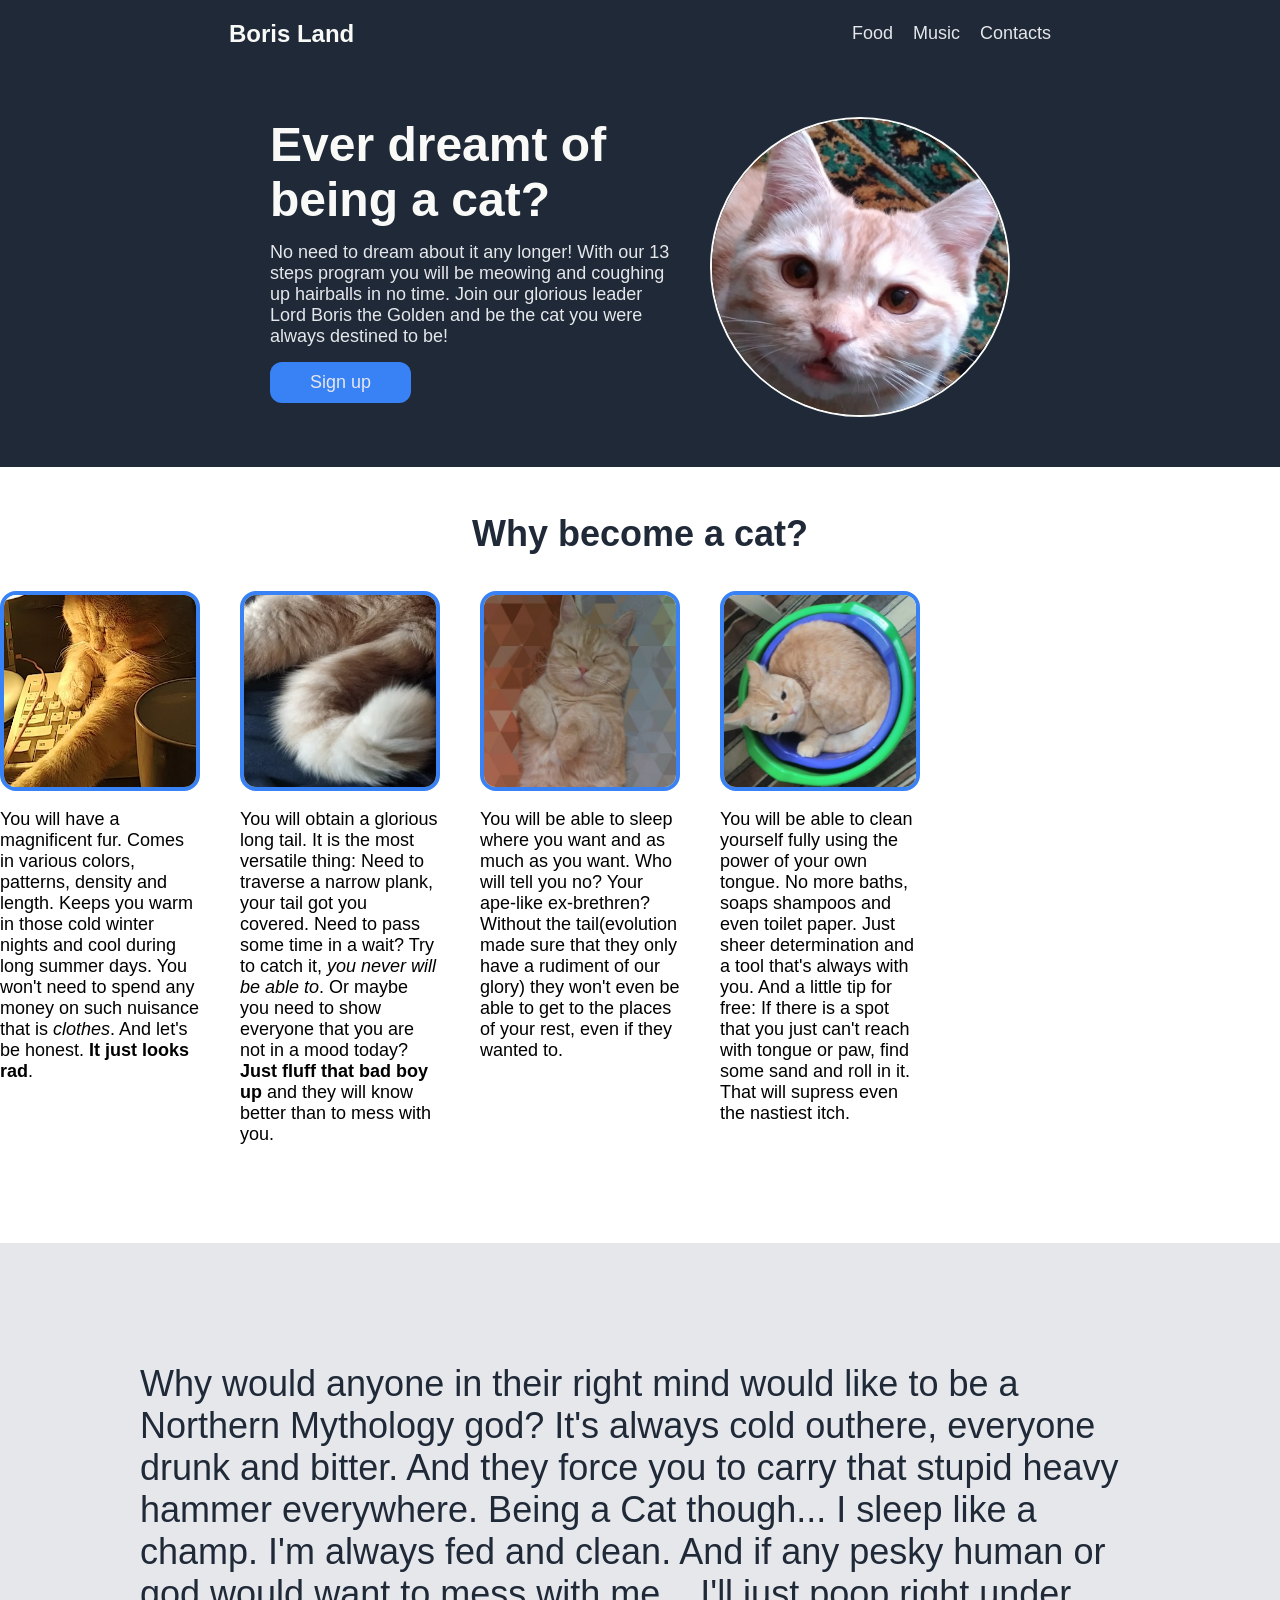
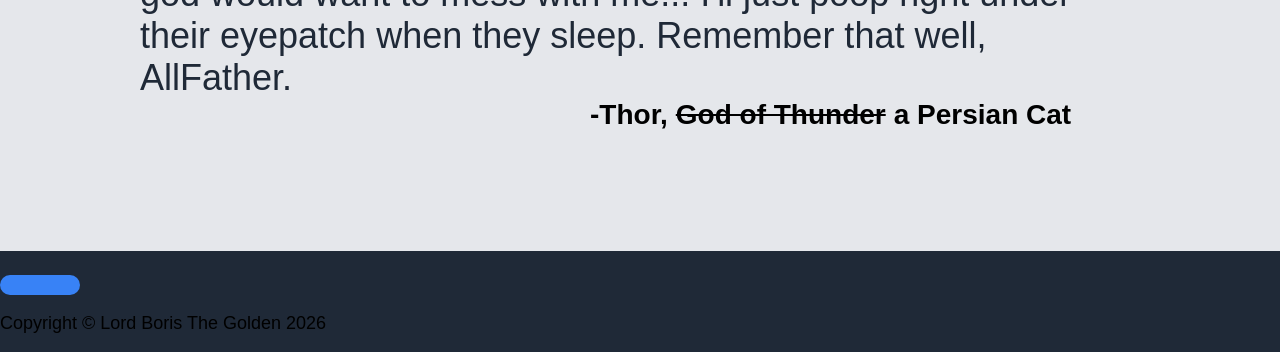
==== index.html @ 6c6c870f "Add a quote section style" ====
<!DOCTYPE html>
<html lang="en">
<head>
    <meta charset="UTF-8">
    <meta name="viewport" content="width=device-width, initial-scale=1.0">
    <title>Boris Land</title>
    <link rel="stylesheet" href="styles.css">
</head>
<body>
    <div class="header">
        <div class="logo">
            Boris Land
        </div>
        <ul class="navigation">
            <li><a href="">Food</a></li>
            <li><a href="">Music</a></li>
            <li><a href="">Contacts</a></li>
        </ul>
    </div>

    <div class="content">
        <div class="top">
            <div class="intro">
                <p class="hero-header">Ever dreamt of being a cat?</p>
                <p class="hero-text">
                    No need to dream about it any longer!
                    With our 13 steps program you will be meowing and coughing up hairballs in no time.
                    Join our glorious leader Lord Boris the Golden and be the cat you were always destined to be!
                </p>
                <button class="sign-up">Sign up</button>
            </div>
            <img src="images/orbis.png" alt="A photo of a magnificent Golden Cat" width="300" height="300">
        </div>
        <div class="upper-middle">
            <p class="information-header">Why become a cat?</p>
            <ul class="information">
                <li>
                    <img src="images/fur.png" alt="An image of a cat fur" width="200" height="200">
                    <p>
                        You will have a magnificent fur. 
                        Comes in various colors, patterns, density and length.
                        Keeps you warm in those cold winter nights and cool during long summer days.
                        You won't need to spend any money on such nuisance that is <em>clothes</em>.
                        And let's be honest. <strong>It just looks rad</strong>. 
                    </p>
                </li>
                <li>
                    <img src="images/tail.png" alt="An image of a cat tail" width="200" height="200">
                    <p>
                        You will obtain a glorious long tail.
                        It is the most versatile thing: Need to traverse a narrow plank, your tail got you covered. 
                        Need to pass some time in a wait? Try to catch it, <em>you never will be able to</em>.
                        Or maybe you need to show everyone that you are not in a mood today?
                        <strong>Just fluff that bad boy up</strong> and they will know better than to mess with you. 

                    </p>
                </li>
                <li>
                    <img src="images/sleep.png" alt="An image of a sleeping cat" width="200" height="200">
                    <p>
                        You will be able to sleep where you want and as much as you want.
                        Who will tell you no? Your ape-like ex-brethren? Without the tail(evolution made sure that they only have a rudiment of our glory)
                        they won't even be able to get to the places of your rest, even if they wanted to.
                    </p>
                </li>
                <li>
                    <img src="images/clean.png" alt="An image of a clean cat" width="200" height="200">
                    <p>
                        You will be able to clean yourself fully using the power of your own tongue.
                        No more baths, soaps shampoos and even toilet paper.
                        Just sheer determination and a tool that's always with you.
                        And a little tip for free: If there is a spot that you just can't reach with tongue or paw,
                        find some sand and roll in it. That will supress even the nastiest itch.
                    </p>
                </li>
            </ul>
        </div>
        <div class="lower-middle">
            <div class="quote">
                <p class="text">
                    Why would anyone in their right mind
                    would like to be a Northern Mythology god?
                    It's always cold outhere, everyone drunk and bitter.
                    And they force you to carry that stupid heavy hammer everywhere.
                    Being a Cat though... I sleep like a champ. I'm always fed and clean.
                    And if any pesky human or god would want to mess with me...
                    I'll just poop right under their eyepatch when they sleep.
                    Remember that well, AllFather.
                </p>
                <p class="author">
                    -Thor, <s>God of Thunder</s>  a Persian Cat
                </p>
            </div>
        </div>
        <div class="bottom">
            <div class="reminder">
                <p class="action-header"></p>
                <p class="action-button"></p>
                <button class="sign-up"></button>
            </div>
        </div>
    </div>
    <div class="footer">
        <p class="copyright">Copyright &copy; Lord Boris The Golden 2026</p>
    </div>
</body>
</html>
---- styles.css ----
html
{
    box-sizing: border-box;
    font-family: Roboto, Papyrus, sans-serif;
    font-size: 18px;
}

*,
*::before,
*::after
{
    box-sizing: inherit;
}

body
{
    height: 100vh;
    margin: 0;
    display: flex;
    flex-direction: column;
    background-color: #1F2937;
}

.header
{
    padding: 5px 0px;
    display: flex;
    justify-content: space-around;
    align-items: center;
    background-color: #1F2937;
}

.logo
{
    font-size: 24px;
    font-weight: 900;
    color: #F9FAF8;
}

.navigation
{
    list-style: none;
    display: flex;
    gap: 20px;
}

.navigation a
{
    text-decoration: none;
    font-size: 18px;
    color: #E5E7EB;
}

.content
{
    flex: 1;
    display: flex;
    flex-direction:column;
    align-items: stretch;
}

.top,
.upper-middle,
.lower-middle,
.bottom
{
    flex: 1;
    display: flex;
}

.top
{
    justify-content: center;
    gap: 40px;
    padding: 50px;
}

.intro
{
    flex: 0 1 400px;
    display: flex;
    flex-direction: column;
    align-items:baseline;
    gap: 15px;
}
.hero-header
{
    font-size: 48px;
    font-weight: 900;
    color: #F9FAF8;
    margin: 0;
    padding: 0;
}
.hero-text
{
    font-size: 18px;
    color: #E5E7EB;
    margin: 0;
    padding: 0;
}
.sign-up
{
    background-color: #3882F6;
    font-size: 18px;
    border: none;
    border-radius: 12px;
    padding: 10px 40px;
    color: #E5E7EB;
}
.top img
{
    width: 300px;
    height: 300px;
    border: 2px solid #F9FAF8;
    border-radius: 50%;
}

.upper-middle
{
    background-color:white;
    flex-direction: column;
    align-items: center;
    padding: 10px 0px 80px;
}

.information-header
{
    font-size: 36px;
    font-weight: 900;
    color: #1F2937;
}
.information
{
    display: flex;
    flex-flow: row wrap;
    list-style: none;
    margin: 0;
    padding: 0;
    gap: 10px 40px;
}

.information img
{
    width: 200px;
    height: 200px;
    border: 4px solid #3882F6;
    border-radius: 16px;
}

.information li
{
    display: flex;
    flex-direction: column;
    flex: 0 1 200px;
}

.lower-middle
{
    background-color: #E5E7EB;
    justify-content: center;
    align-items: center;
}

.quote
{
    display: flex;
    flex-direction: column;
    padding: 120px 0px;
}
.quote p
{
    padding: 0;
    margin: 0;
}
.text
{
    display:flex;
    width: 1000px;
    flex: 0 1 auto;
    font-size:36px;
    font-weight:300;
    color: #1F2937;
    padding: 0;
    margin: 0;
}
.author
{
    width:550px;
    flex: 0 1 auto;
    display:flex;
    align-self: flex-end;
    font-size: 28px;
    font-weight: 900;
    gap: 8px;
}
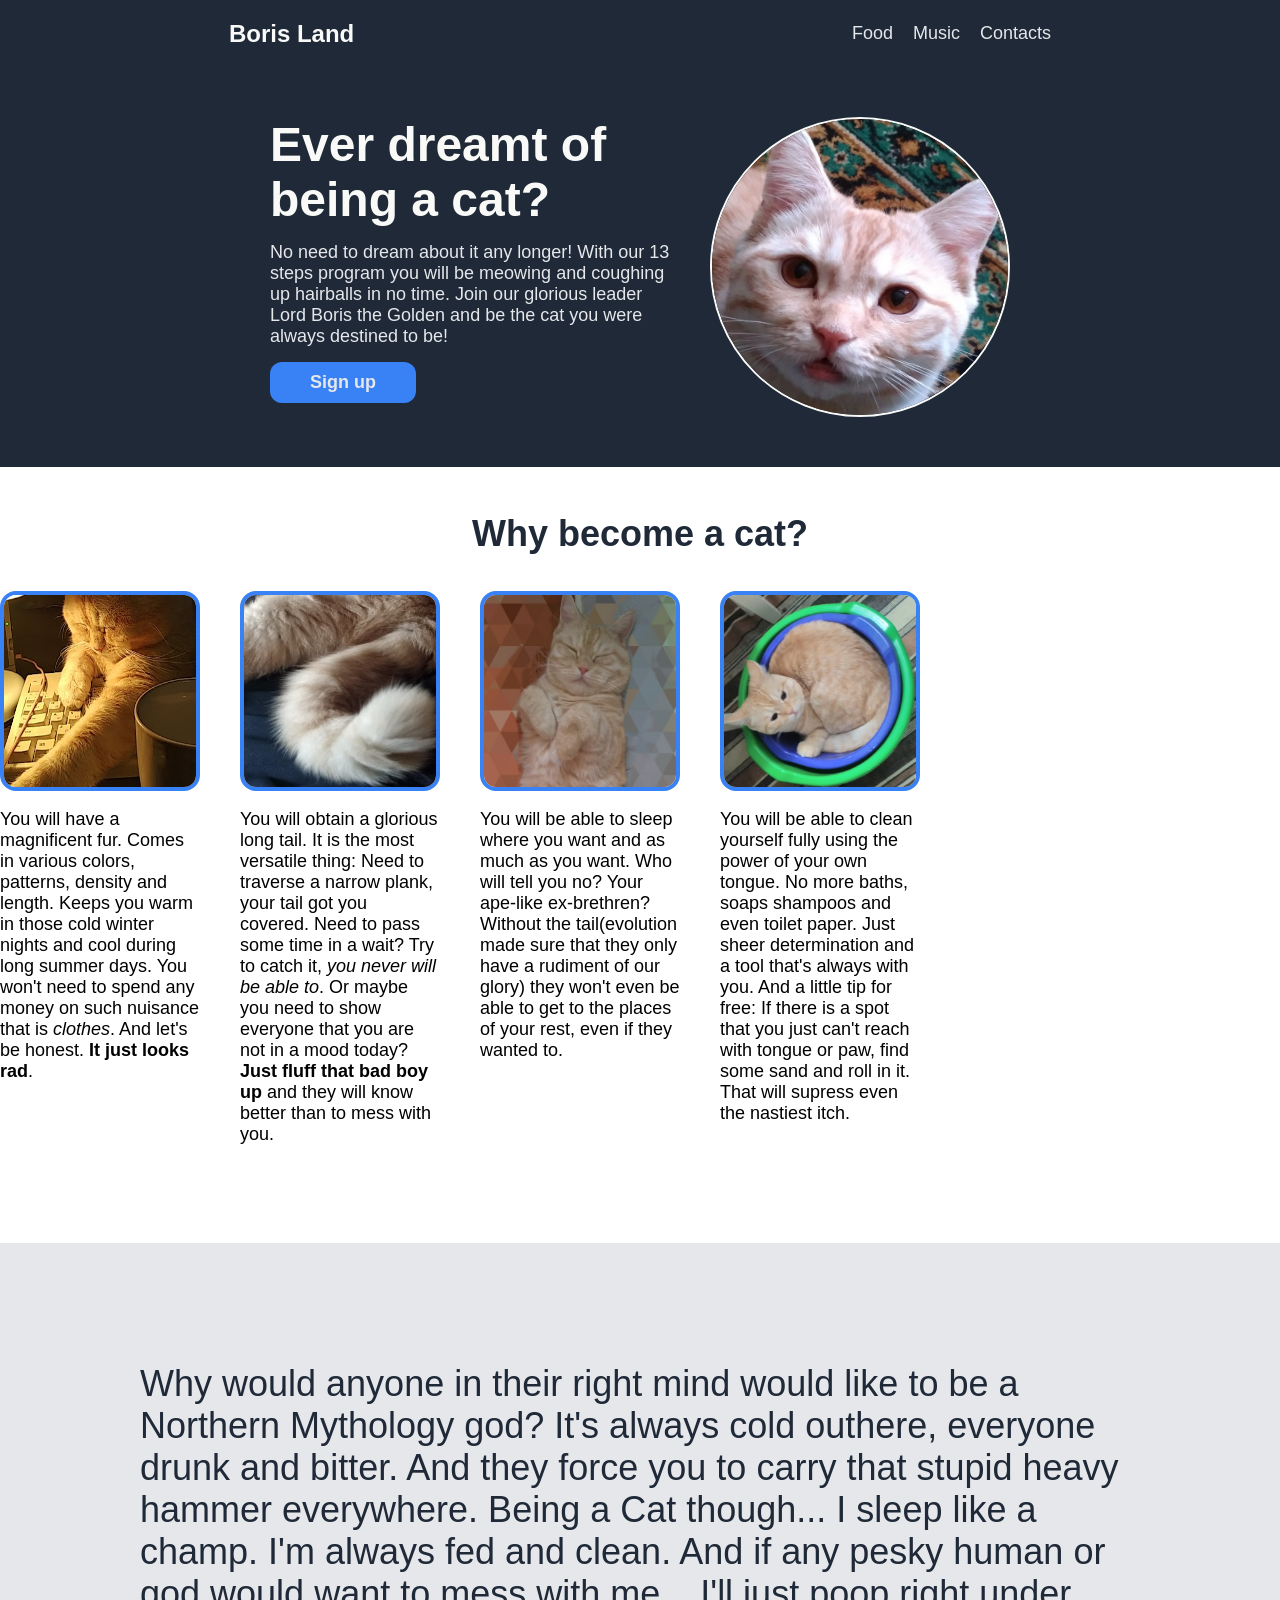
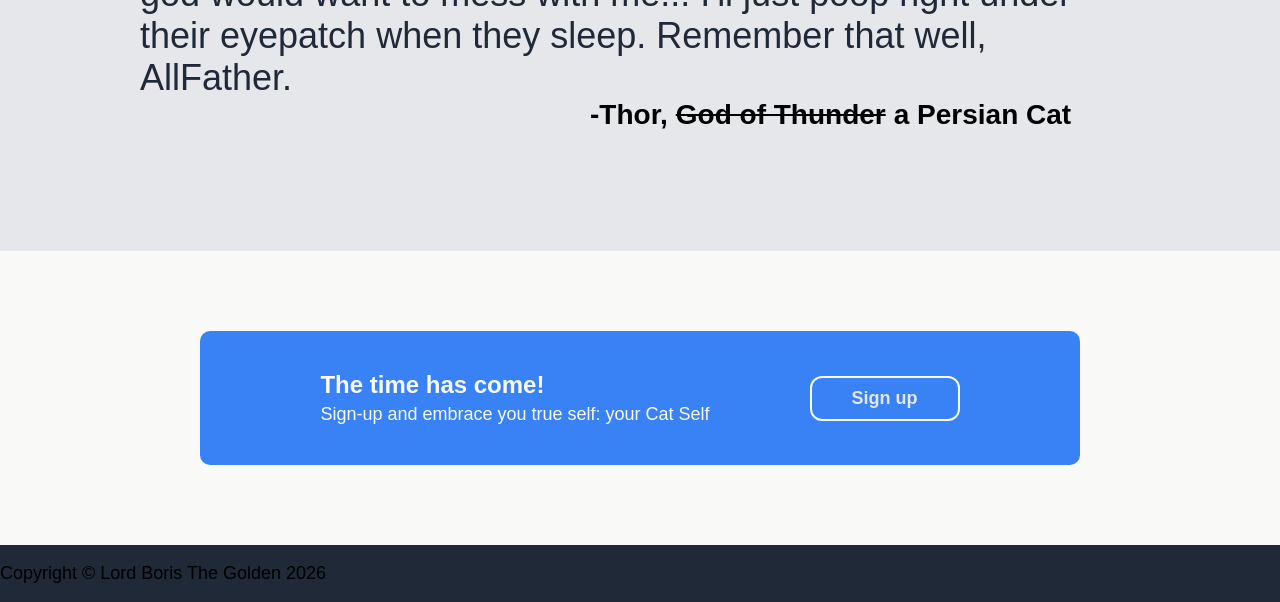
==== commit a76719c4: "Add action-reminder section style" ====
--- a/index.html
+++ b/index.html
@@ -88,15 +88,17 @@
                     Remember that well, AllFather.
                 </p>
                 <p class="author">
-                    -Thor, <s>God of Thunder</s>  a Persian Cat
+                    -Thor, <s>God of Thunder</s> a Persian Cat
                 </p>
             </div>
         </div>
         <div class="bottom">
             <div class="reminder">
-                <p class="action-header"></p>
-                <p class="action-button"></p>
-                <button class="sign-up"></button>
+                <div class = action>
+                    <p class="action-header">The time has come!</p>
+                    <p class="action-text">Sign-up and embrace you true self: your Cat Self</p>
+                </div>
+                <button class="sign-up"> Sign up</button>
             </div>
         </div>
     </div>
--- a/styles.css
+++ b/styles.css
@@ -106,6 +106,7 @@
     border-radius: 12px;
     padding: 10px 40px;
     color: #E5E7EB;
+    font-weight: 600;
 }
 .top img
 {
@@ -193,10 +194,51 @@
     font-weight: 900;
     gap: 8px;
 }
-
-
-
-
-
-
-
+.bottom
+{
+    justify-content: center;
+    align-items: center;
+    background-color: #F9FAF8;
+    padding: 80px 0px;
+}
+
+.reminder
+{
+    display:flex;
+    justify-content: center;
+    align-items: center;
+    gap: 100px;
+    background-color: #3882F6;
+    padding: 40px 120px;
+    border: none;
+    border-radius: 10px;
+}
+.action
+{
+    display: flex;
+    flex-direction: column;
+    gap: 5px;
+}
+.action p
+{
+    margin: 0;
+    padding: 0;
+    color:#F9FAF8
+}
+.action-header
+{
+    font-size:24px;
+    font-weight: 900;
+}
+
+.reminder button
+{
+    border: 2px solid #F9FAF8;
+}
+
+
+
+
+
+
+
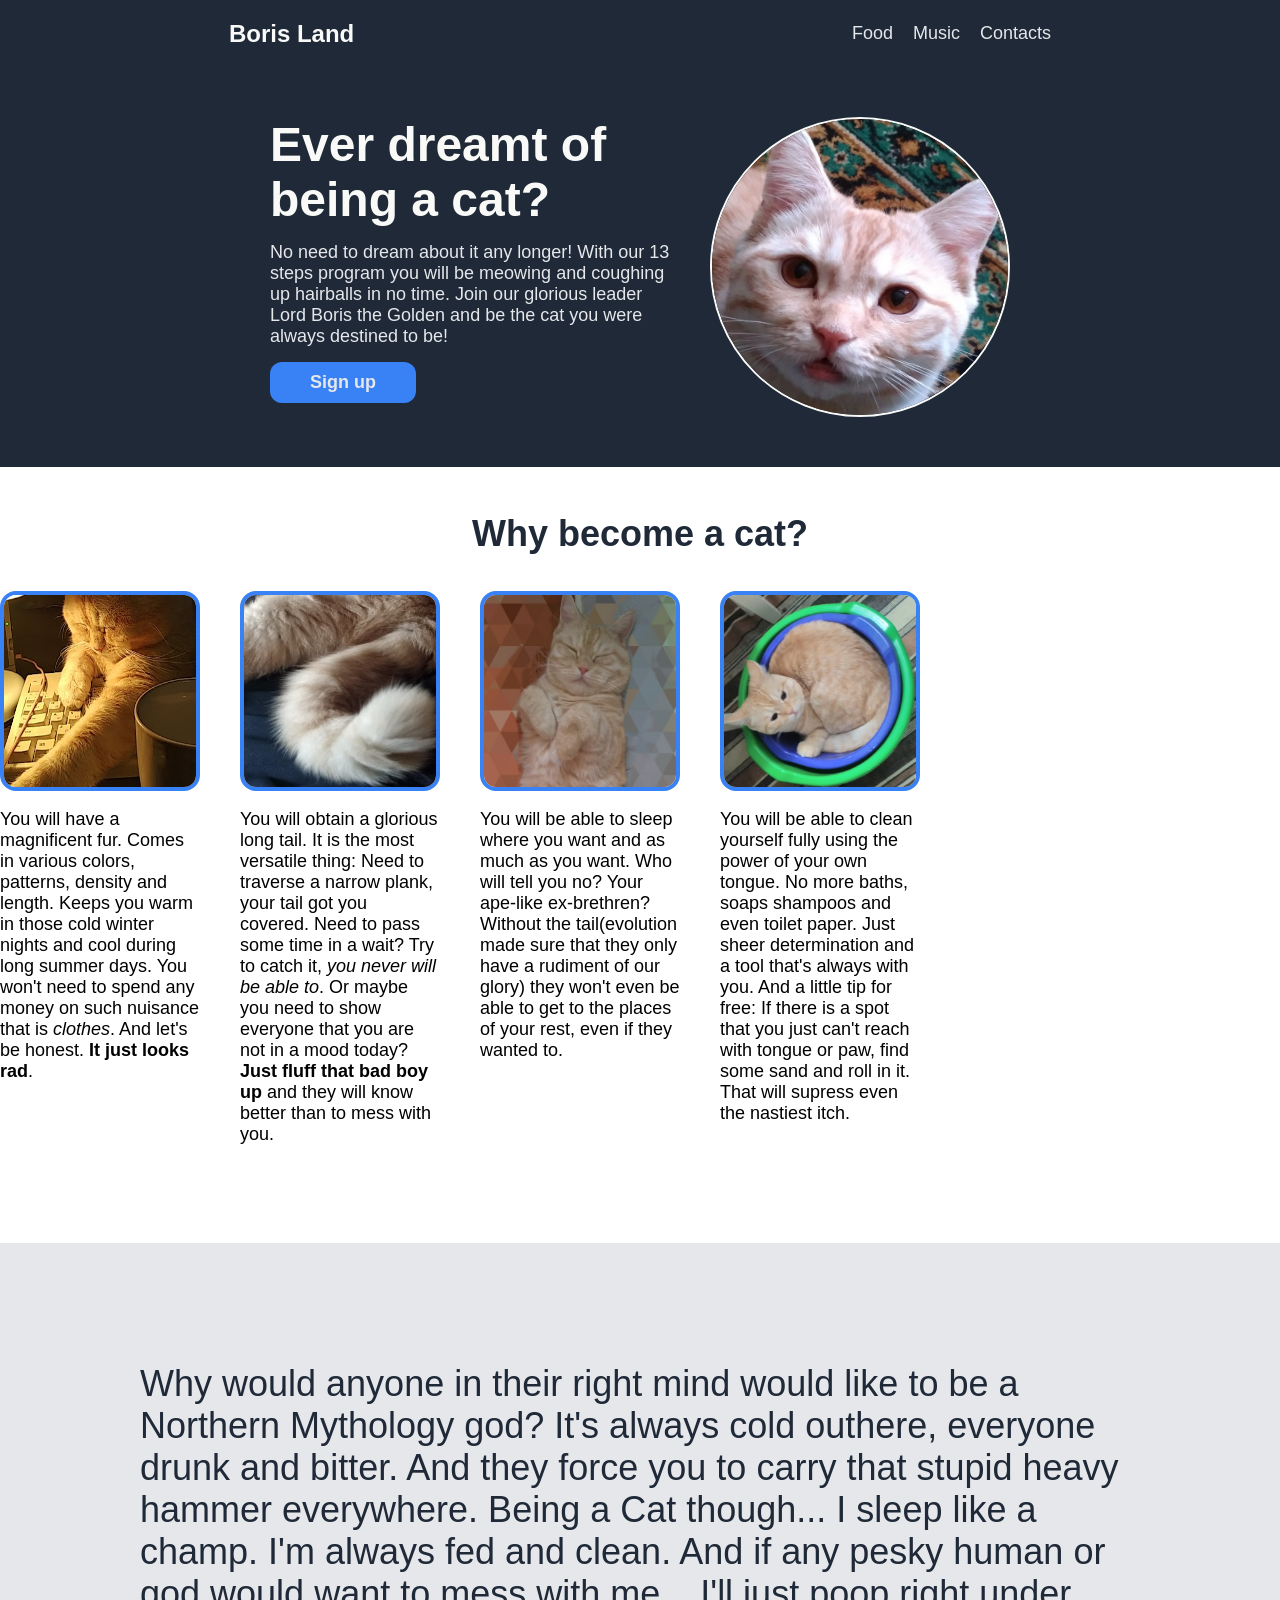
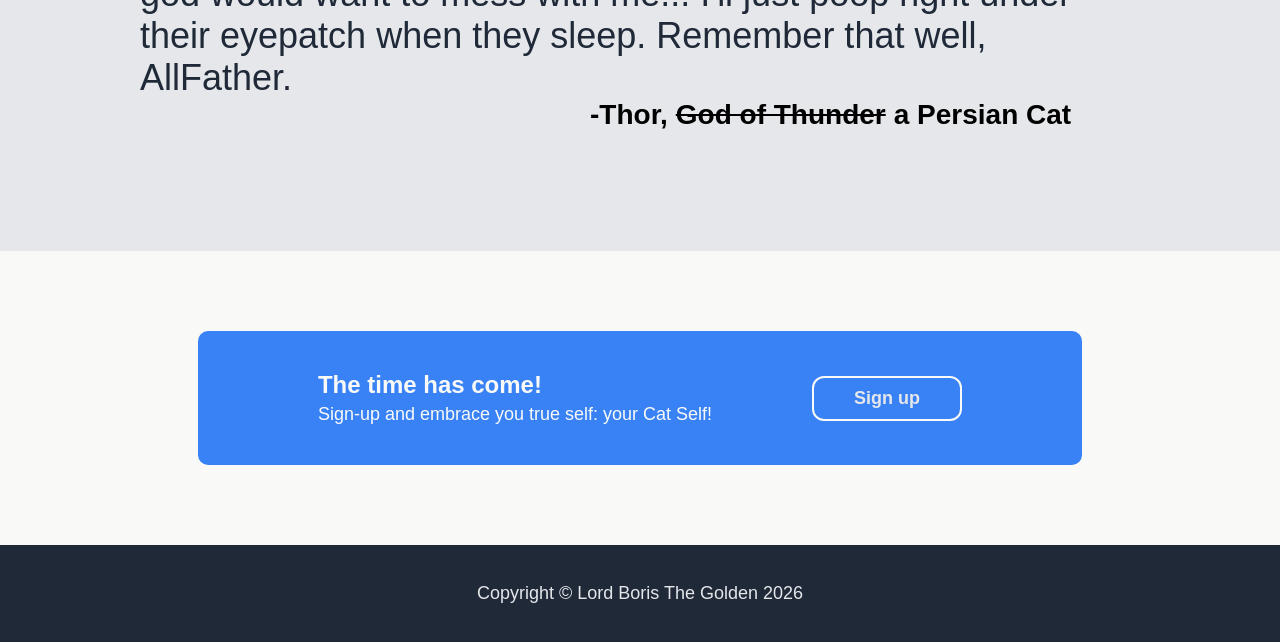
==== commit 45759520: "Add footer style" ====
--- a/index.html
+++ b/index.html
@@ -12,8 +12,8 @@
             Boris Land
         </div>
         <ul class="navigation">
-            <li><a href="">Food</a></li>
-            <li><a href="">Music</a></li>
+            <li><a href="https://vortexriker.github.io/boris-recipes">Food</a></li>
+            <li><a href="https://www.youtube.com/watch?v=SaA_cs4WZHM&list=RDSaA_cs4WZHM&start_radio=1">Music</a></li>
             <li><a href="">Contacts</a></li>
         </ul>
     </div>
@@ -96,7 +96,7 @@
             <div class="reminder">
                 <div class = action>
                     <p class="action-header">The time has come!</p>
-                    <p class="action-text">Sign-up and embrace you true self: your Cat Self</p>
+                    <p class="action-text">Sign-up and embrace you true self: your Cat Self!</p>
                 </div>
                 <button class="sign-up"> Sign up</button>
             </div>
--- a/styles.css
+++ b/styles.css
@@ -21,13 +21,24 @@
     background-color: #1F2937;
 }
 
+.header,
+.footer
+{
+    display: flex;
+    align-items: center;
+    background-color: #1F2937;
+}
+
 .header
 {
     padding: 5px 0px;
-    display: flex;
     justify-content: space-around;
-    align-items: center;
-    background-color: #1F2937;
+}
+
+.footer
+{
+    padding: 20px 0px 20px;
+    justify-content: center;
 }
 
 .logo
@@ -44,11 +55,16 @@
     gap: 20px;
 }
 
+.navigation a,
+.copyright
+{
+    font-size: 18px;
+    color: #E5E7EB;
+}
+
 .navigation a
 {
     text-decoration: none;
-    font-size: 18px;
-    color: #E5E7EB;
 }
 
 .content
@@ -240,5 +256,3 @@
 
 
 
-
-
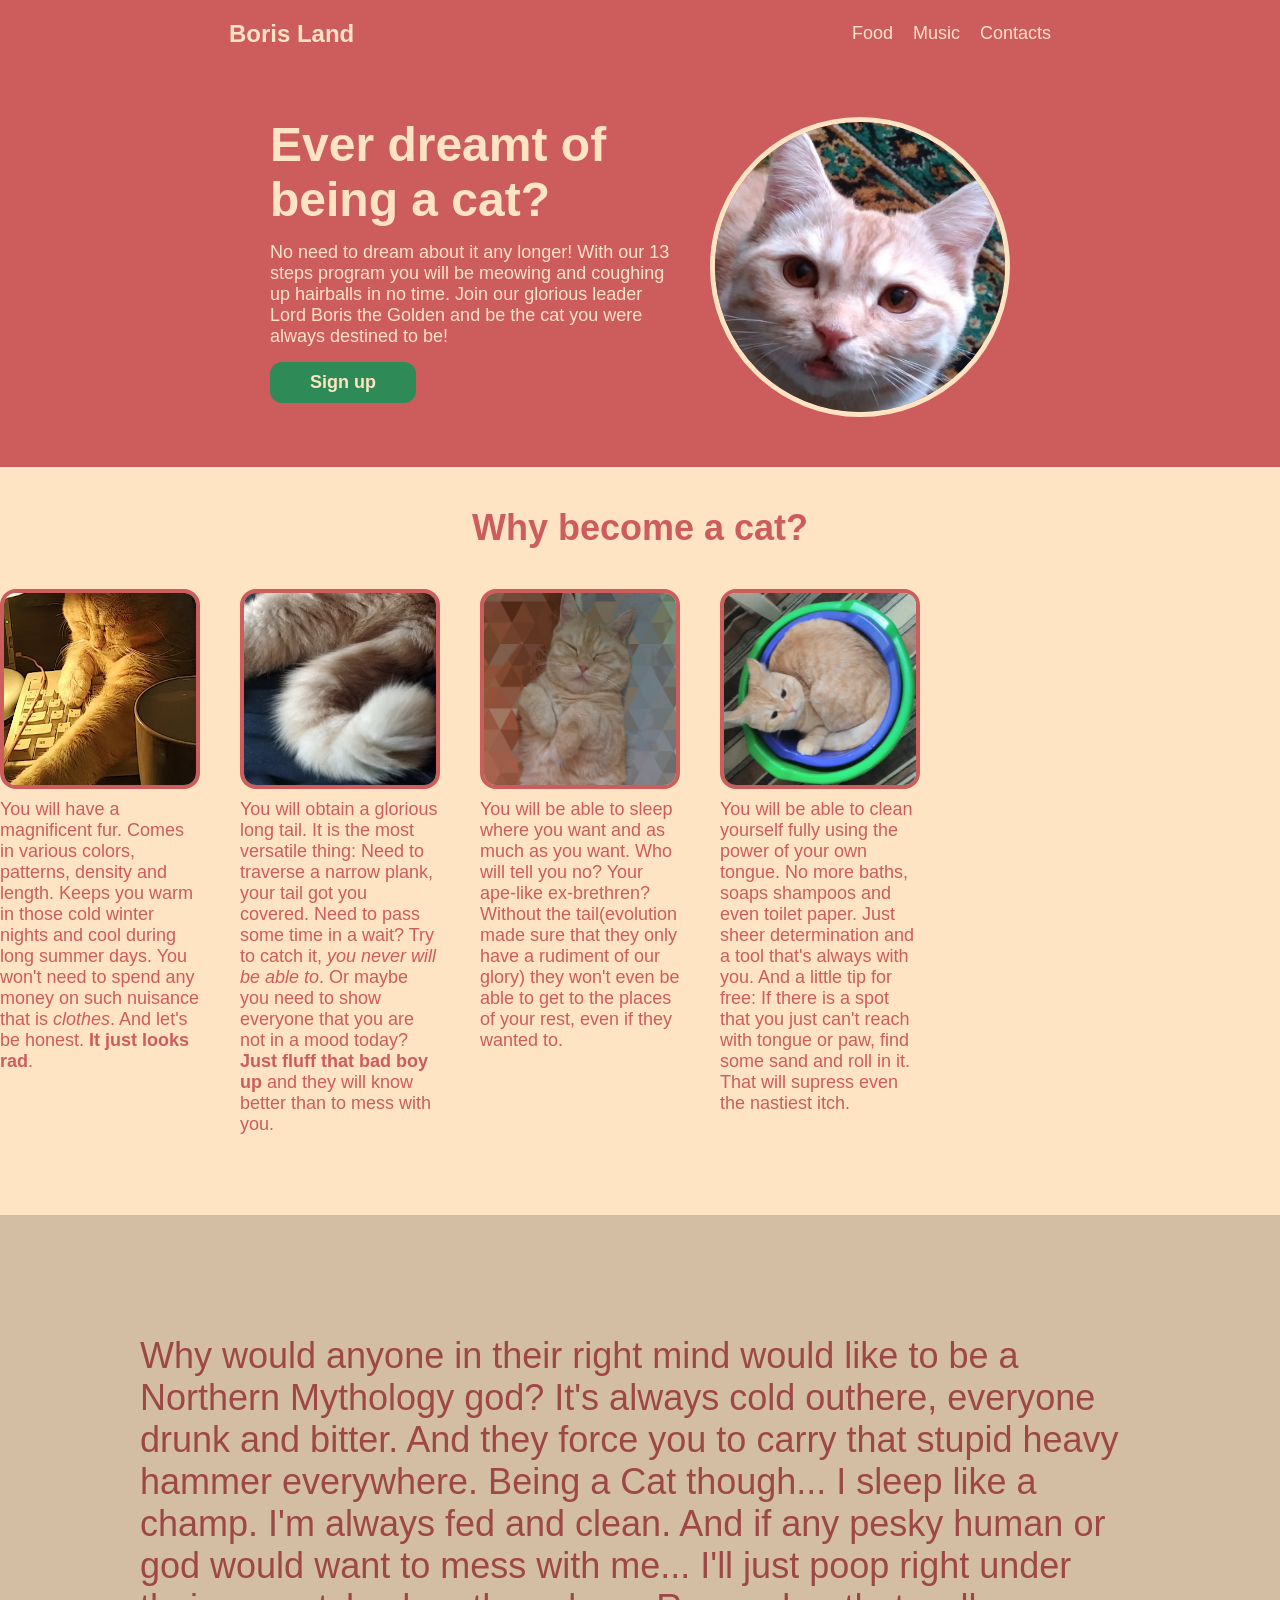
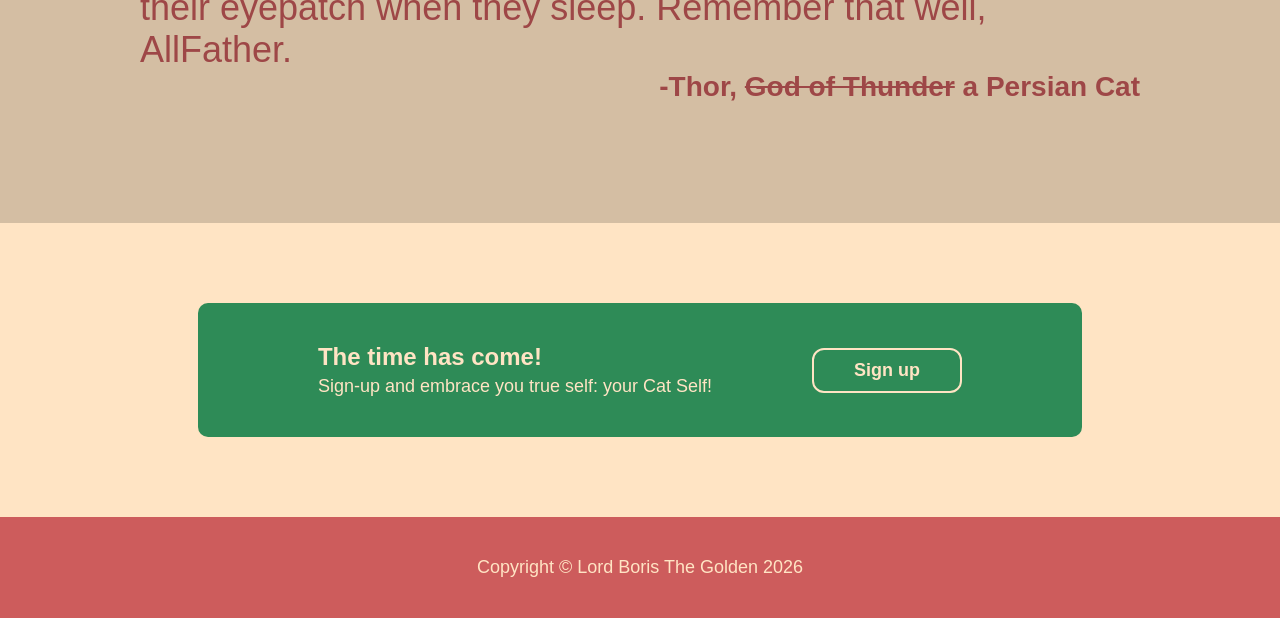
==== commit fc5720db: "Change color pallet" ====
--- a/index.html
+++ b/index.html
@@ -77,7 +77,7 @@
         </div>
         <div class="lower-middle">
             <div class="quote">
-                <p class="text">
+                <p class="quote-text">
                     Why would anyone in their right mind
                     would like to be a Northern Mythology god?
                     It's always cold outhere, everyone drunk and bitter.
@@ -87,7 +87,7 @@
                     I'll just poop right under their eyepatch when they sleep.
                     Remember that well, AllFather.
                 </p>
-                <p class="author">
+                <p class="quote-author">
                     -Thor, <s>God of Thunder</s> a Persian Cat
                 </p>
             </div>
--- a/styles.css
+++ b/styles.css
@@ -18,7 +18,14 @@
     margin: 0;
     display: flex;
     flex-direction: column;
-    background-color: #1F2937;
+    background-color: indianred;
+    color: bisque;
+}
+
+p
+{
+    margin: 0;
+    padding: 0;
 }
 
 .header,
@@ -26,7 +33,6 @@
 {
     display: flex;
     align-items: center;
-    background-color: #1F2937;
 }
 
 .header
@@ -37,7 +43,7 @@
 
 .footer
 {
-    padding: 20px 0px 20px;
+    padding: 40px 0px;
     justify-content: center;
 }
 
@@ -45,7 +51,7 @@
 {
     font-size: 24px;
     font-weight: 900;
-    color: #F9FAF8;
+
 }
 
 .navigation
@@ -55,15 +61,9 @@
     gap: 20px;
 }
 
-.navigation a,
-.copyright
-{
-    font-size: 18px;
-    color: #E5E7EB;
-}
-
 .navigation a
 {
+    color: bisque;
     text-decoration: none;
 }
 
@@ -103,48 +103,41 @@
 {
     font-size: 48px;
     font-weight: 900;
-    color: #F9FAF8;
-    margin: 0;
-    padding: 0;
-}
-.hero-text
-{
-    font-size: 18px;
-    color: #E5E7EB;
-    margin: 0;
-    padding: 0;
-}
+}
+
 .sign-up
 {
-    background-color: #3882F6;
+    background-color: seagreen;
     font-size: 18px;
     border: none;
     border-radius: 12px;
     padding: 10px 40px;
-    color: #E5E7EB;
+    color: bisque;
     font-weight: 600;
 }
 .top img
 {
     width: 300px;
     height: 300px;
-    border: 2px solid #F9FAF8;
+    border: 5px solid bisque;
     border-radius: 50%;
 }
 
 .upper-middle
 {
-    background-color:white;
-    flex-direction: column;
-    align-items: center;
-    padding: 10px 0px 80px;
+    background-color: bisque;
+    flex-direction: column;
+    align-items: center;
+    padding: 40px 0px 80px;
+    gap: 40px
 }
 
 .information-header
 {
     font-size: 36px;
     font-weight: 900;
-    color: #1F2937;
+    color: indianred;
+
 }
 .information
 {
@@ -160,7 +153,7 @@
 {
     width: 200px;
     height: 200px;
-    border: 4px solid #3882F6;
+    border: 4px solid indianred;
     border-radius: 16px;
 }
 
@@ -169,11 +162,13 @@
     display: flex;
     flex-direction: column;
     flex: 0 1 200px;
+    color: indianred;
+    gap: 10px;
 }
 
 .lower-middle
 {
-    background-color: #E5E7EB;
+    background-color: rgb(212, 190, 163);
     justify-content: center;
     align-items: center;
 }
@@ -181,40 +176,31 @@
 .quote
 {
     display: flex;
+    flex: 0 1 1000px;
     flex-direction: column;
     padding: 120px 0px;
 }
-.quote p
-{
-    padding: 0;
-    margin: 0;
-}
-.text
-{
-    display:flex;
-    width: 1000px;
-    flex: 0 1 auto;
+
+.quote-text
+{
     font-size:36px;
     font-weight:300;
-    color: #1F2937;
-    padding: 0;
-    margin: 0;
-}
-.author
-{
-    width:550px;
-    flex: 0 1 auto;
-    display:flex;
+    color: rgb(158, 71, 71);;
+    padding: 0;
+    margin: 0;
+}
+.quote-author
+{
     align-self: flex-end;
     font-size: 28px;
     font-weight: 900;
-    gap: 8px;
+    color:rgb(158, 71, 71);
 }
 .bottom
 {
     justify-content: center;
     align-items: center;
-    background-color: #F9FAF8;
+    background-color: bisque;
     padding: 80px 0px;
 }
 
@@ -224,7 +210,7 @@
     justify-content: center;
     align-items: center;
     gap: 100px;
-    background-color: #3882F6;
+    background-color: seagreen;
     padding: 40px 120px;
     border: none;
     border-radius: 10px;
@@ -239,7 +225,7 @@
 {
     margin: 0;
     padding: 0;
-    color:#F9FAF8
+
 }
 .action-header
 {
@@ -249,10 +235,10 @@
 
 .reminder button
 {
-    border: 2px solid #F9FAF8;
-}
-
-
-
-
-
+    border: 2px solid bisque;
+}
+
+
+
+
+
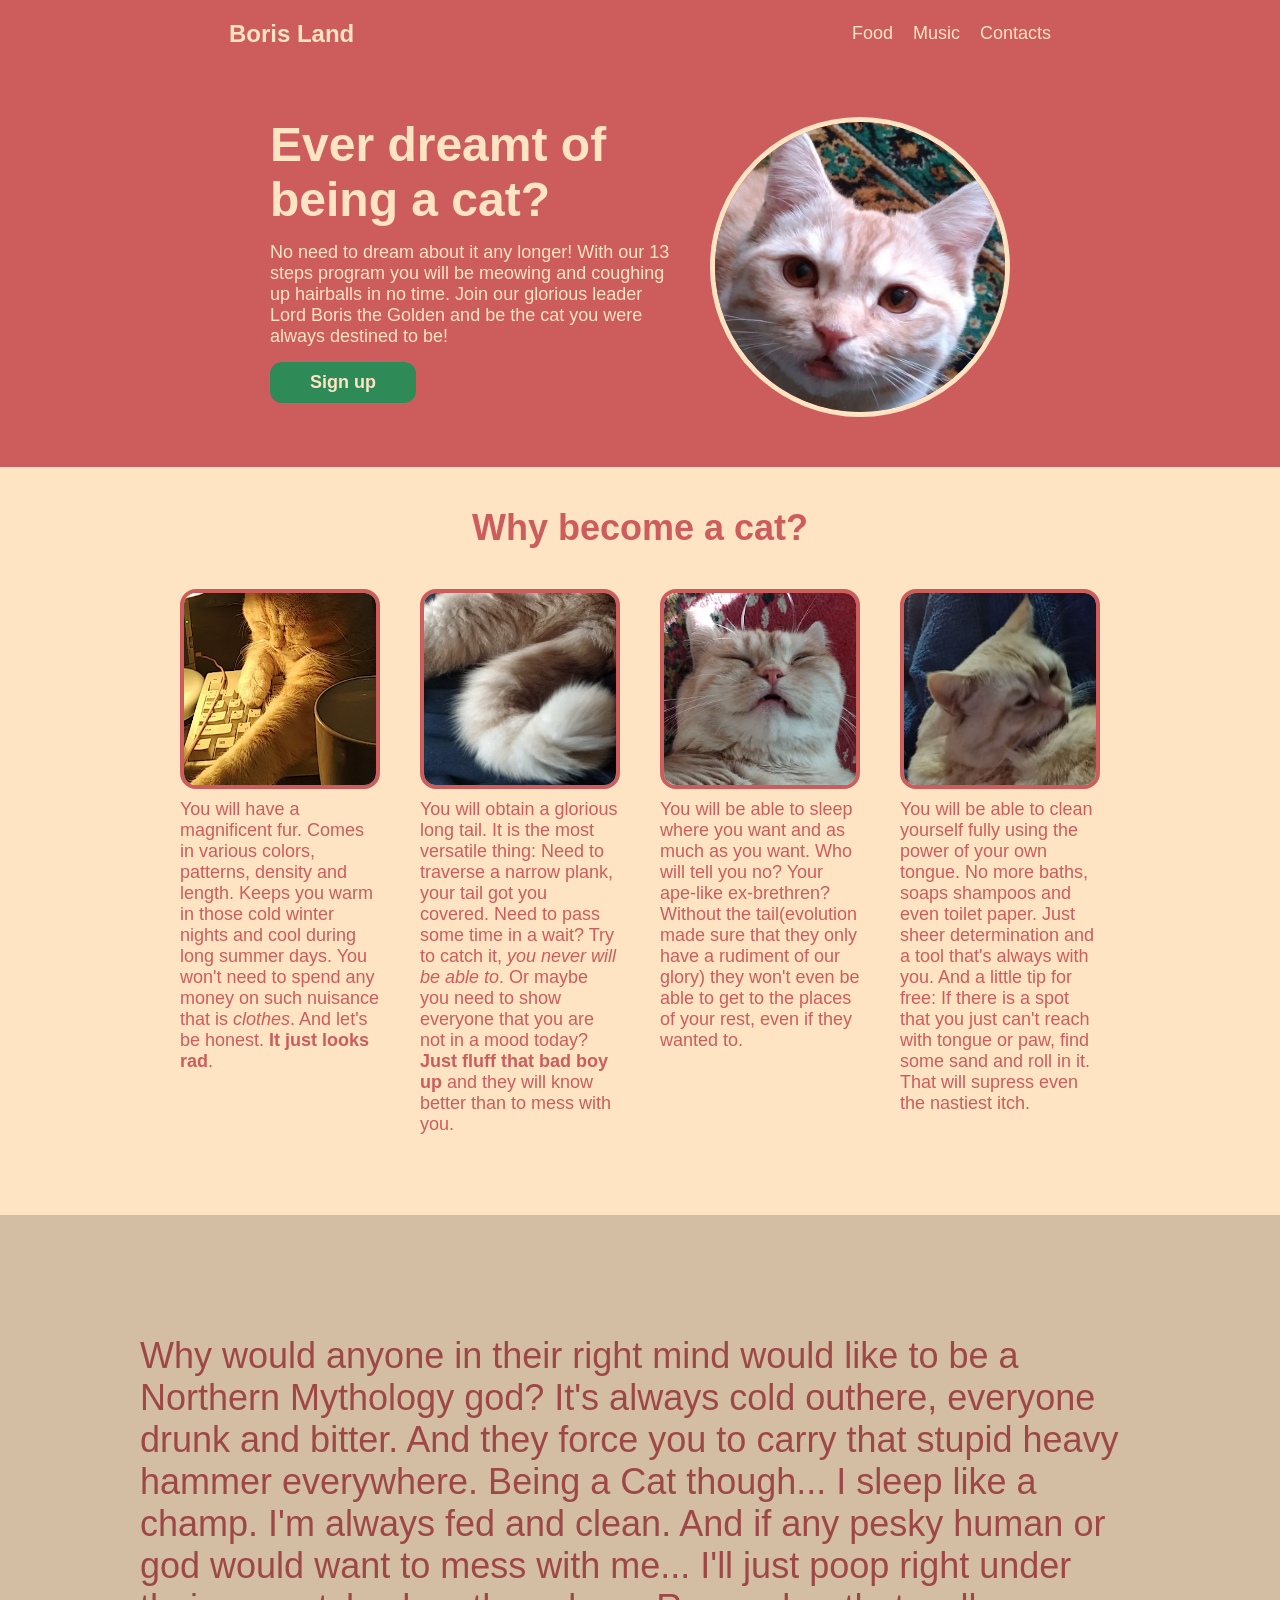
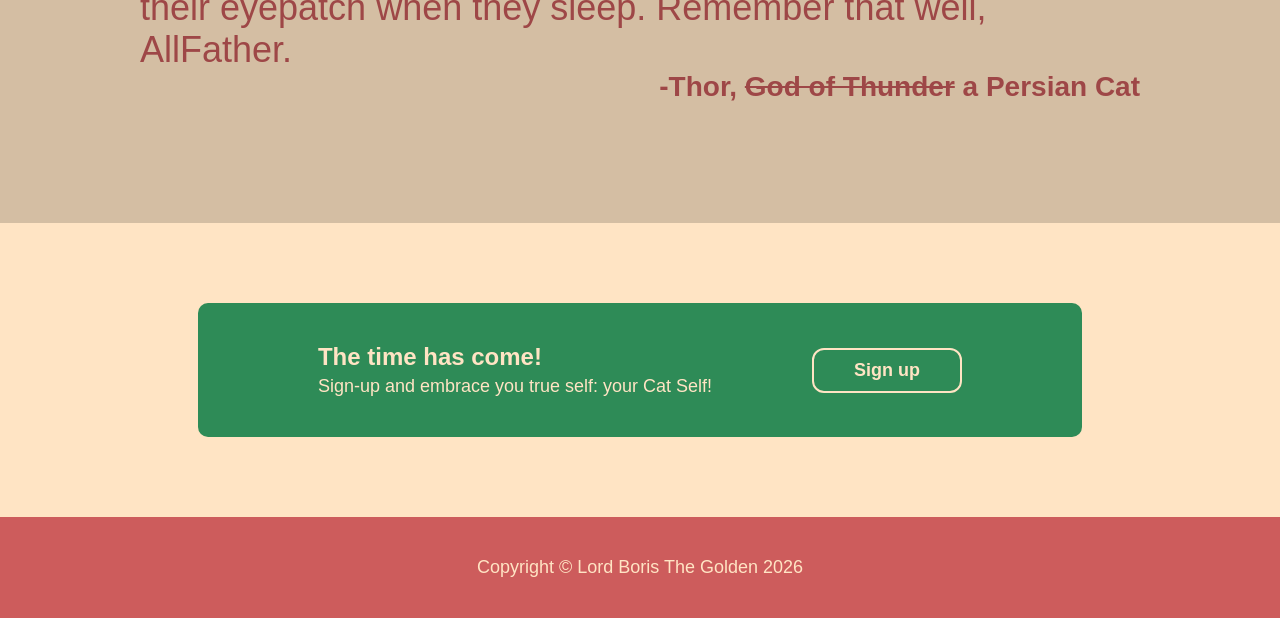
==== commit fcfb8392: "Add contacts page" ====
--- a/index.html
+++ b/index.html
@@ -14,7 +14,7 @@
         <ul class="navigation">
             <li><a href="https://vortexriker.github.io/boris-recipes">Food</a></li>
             <li><a href="https://www.youtube.com/watch?v=SaA_cs4WZHM&list=RDSaA_cs4WZHM&start_radio=1">Music</a></li>
-            <li><a href="">Contacts</a></li>
+            <li><a href="contacts.html">Contacts</a></li>
         </ul>
     </div>
 
--- a/styles.css
+++ b/styles.css
@@ -16,6 +16,7 @@
 {
     height: 100vh;
     margin: 0;
+    padding: 0;
     display: flex;
     flex-direction: column;
     background-color: indianred;
@@ -29,7 +30,8 @@
 }
 
 .header,
-.footer
+.footer,
+.contact
 {
     display: flex;
     align-items: center;
@@ -51,7 +53,6 @@
 {
     font-size: 24px;
     font-weight: 900;
-
 }
 
 .navigation
@@ -65,23 +66,22 @@
 {
     color: bisque;
     text-decoration: none;
-}
-
-.content
-{
-    flex: 1;
-    display: flex;
-    flex-direction:column;
-    align-items: stretch;
 }
 
 .top,
 .upper-middle,
 .lower-middle,
-.bottom
+.bottom,
+.content
 {
     flex: 1;
     display: flex;
+}
+
+.content
+{
+    flex-direction:column;
+    align-items: stretch;
 }
 
 .top
@@ -127,6 +127,7 @@
 {
     background-color: bisque;
     flex-direction: column;
+    justify-content: center;
     align-items: center;
     padding: 40px 0px 80px;
     gap: 40px
@@ -142,6 +143,7 @@
 .information
 {
     display: flex;
+    justify-content: center;
     flex-flow: row wrap;
     list-style: none;
     margin: 0;
@@ -238,7 +240,25 @@
     border: 2px solid bisque;
 }
 
-
-
-
-
+.contact
+{
+    flex-direction: column;
+    justify-content: center;
+    gap: 10px;
+    padding: 50px;
+}
+.contact img
+{
+    height: 800px;
+    border: 4px solid bisque;
+    border-radius: 15px;
+}
+.contact p
+{
+    font-size: 36px;
+    font-weight: 900;
+}
+
+
+
+
